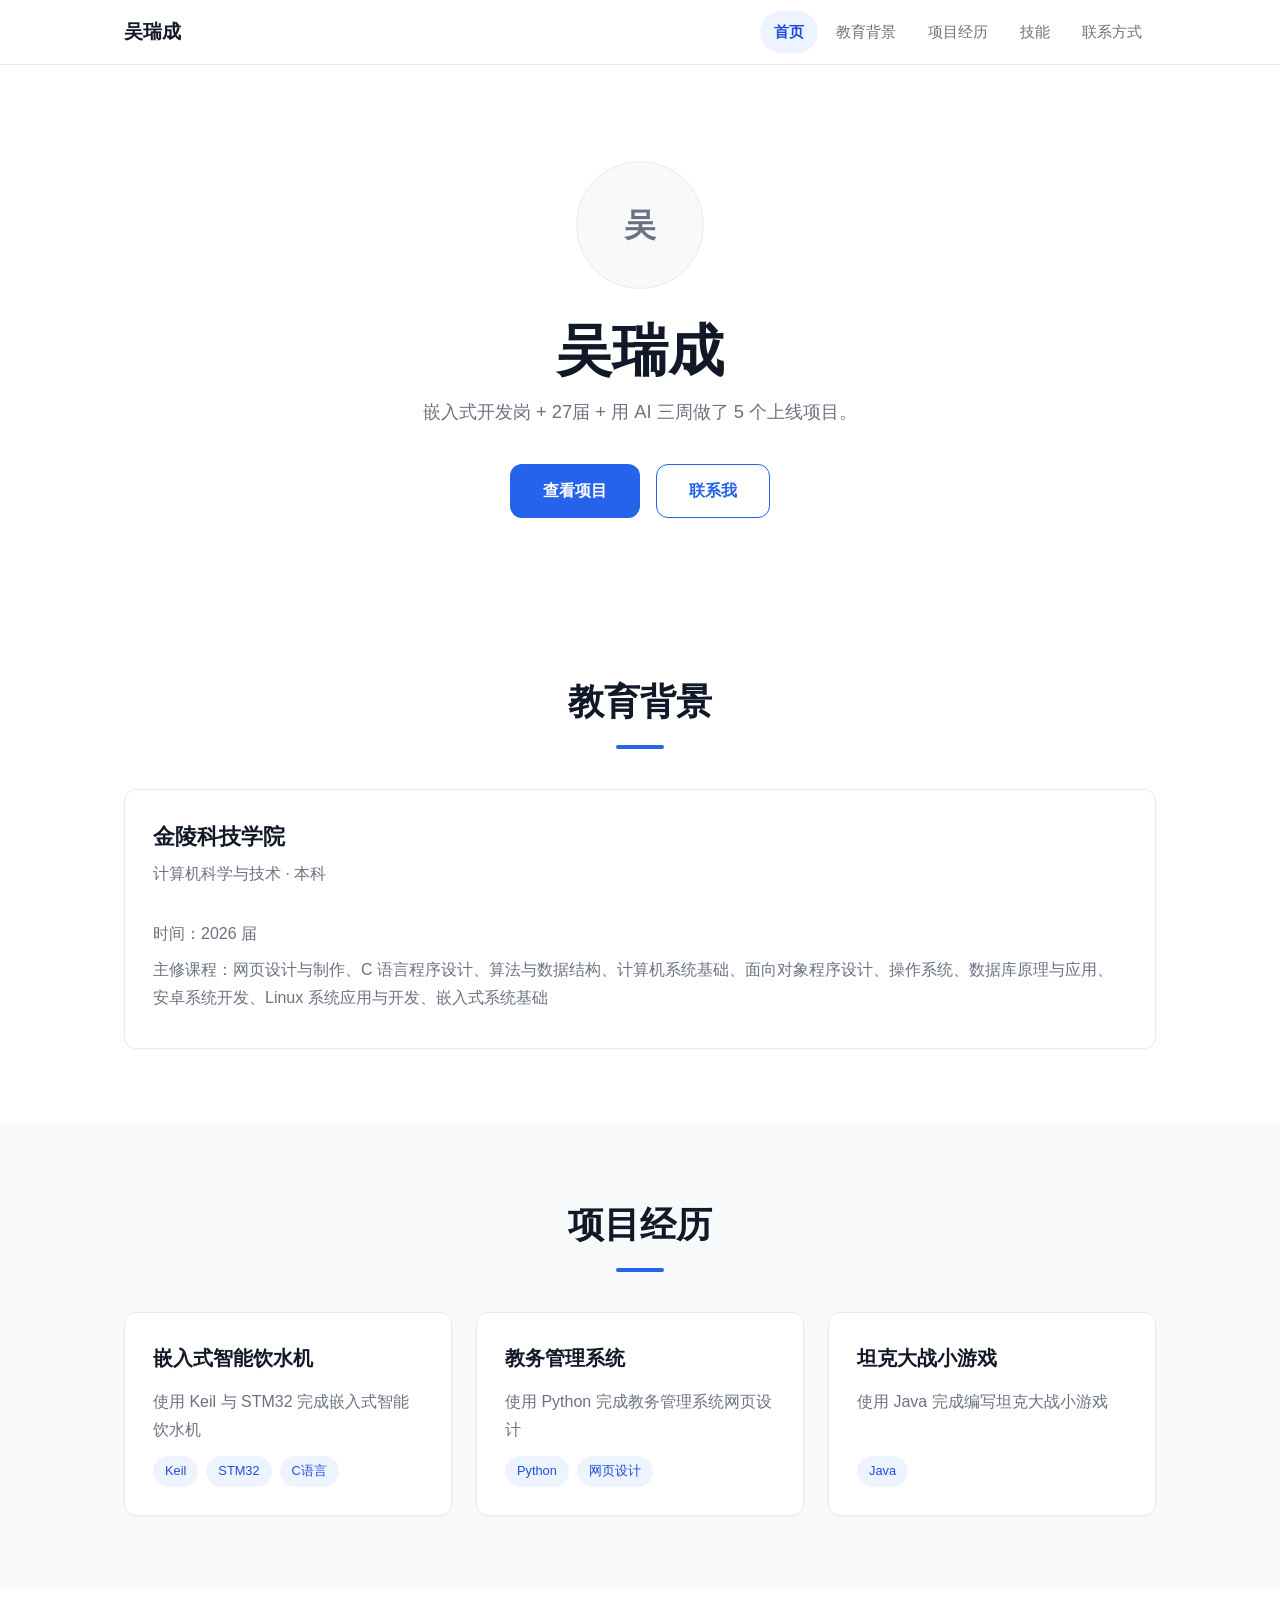
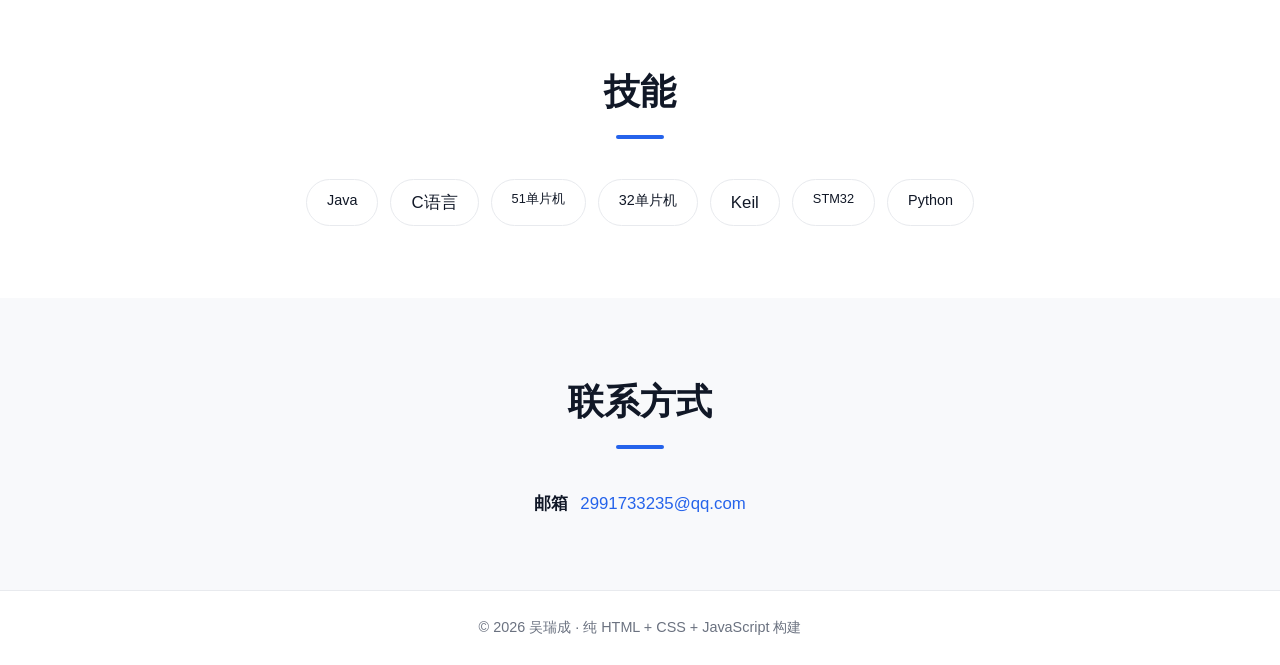
==== task3-homepage/index.html @ 4d4f1ab6 "迭代1: 风格" ====
<!DOCTYPE html>
<html lang="zh-CN">
<head>
  <meta charset="UTF-8">
  <meta name="viewport" content="width=device-width, initial-scale=1.0">
  <title>个人主页 · 吴瑞成</title>
  <link rel="stylesheet" href="style.css">
</head>
<body>

  <!-- ① 顶部导航 -->
  <header class="site-header">
    <nav class="nav container">
      <a href="#home" class="nav-logo">吴瑞成</a>
      <button class="nav-toggle" id="navToggle" type="button" aria-label="切换导航菜单">☰</button>
      <ul class="nav-menu" id="navMenu">
        <li><a href="#home" class="nav-link">首页</a></li>
        <li><a href="#education" class="nav-link">教育背景</a></li>
        <li><a href="#projects" class="nav-link">项目经历</a></li>
        <li><a href="#skills" class="nav-link">技能</a></li>
        <li><a href="#contact" class="nav-link">联系方式</a></li>
      </ul>
    </nav>
  </header>

  <!-- ② 首屏 -->
  <section id="home" class="hero">
    <div class="container hero-inner">
      <div class="avatar" aria-hidden="true">
        <span>吴</span>
      </div>
      <h1 class="hero-name">吴瑞成</h1>
      <p class="hero-tagline">嵌入式开发岗 + 27届 + 用 AI 三周做了 5 个上线项目。</p>
      <div class="hero-actions">
        <a href="#projects" class="btn btn-primary">查看项目</a>
        <a href="#contact" class="btn btn-outline">联系我</a>
      </div>
    </div>
  </section>

  <!-- ③ 教育背景 -->
  <section id="education" class="section">
    <div class="container">
      <h2 class="section-title">教育背景</h2>
      <div class="edu-card">
        <div>
          <h3 class="edu-school">金陵科技学院</h3>
          <p class="edu-major">计算机科学与技术 · 本科</p>
        </div>
        <div class="edu-meta">
          <p>时间：2026 届</p>
          <p>主修课程：网页设计与制作、C 语言程序设计、算法与数据结构、计算机系统基础、面向对象程序设计、操作系统、数据库原理与应用、安卓系统开发、Linux 系统应用与开发、嵌入式系统基础</p>
        </div>
      </div>
    </div>
  </section>

  <!-- ④ 项目经历 -->
  <section id="projects" class="section section-alt">
    <div class="container">
      <h2 class="section-title">项目经历</h2>
      <div class="project-grid">
        <article class="project-card">
          <h3 class="project-title">嵌入式智能饮水机</h3>
          <p class="project-desc">使用 Keil 与 STM32 完成嵌入式智能饮水机</p>
          <ul class="project-tags">
            <li class="tag">Keil</li>
            <li class="tag">STM32</li>
            <li class="tag">C语言</li>
          </ul>
        </article>
        <article class="project-card">
          <h3 class="project-title">教务管理系统</h3>
          <p class="project-desc">使用 Python 完成教务管理系统网页设计</p>
          <ul class="project-tags">
            <li class="tag">Python</li>
            <li class="tag">网页设计</li>
          </ul>
        </article>
        <article class="project-card">
          <h3 class="project-title">坦克大战小游戏</h3>
          <p class="project-desc">使用 Java 完成编写坦克大战小游戏</p>
          <ul class="project-tags">
            <li class="tag">Java</li>
          </ul>
        </article>
      </div>
    </div>
  </section>

  <!-- ⑤ 技能 -->
  <section id="skills" class="section">
    <div class="container">
      <h2 class="section-title">技能</h2>
      <div class="skill-cloud">
        <span class="skill-tag">Java</span>
        <span class="skill-tag">C语言</span>
        <span class="skill-tag">51单片机</span>
        <span class="skill-tag">32单片机</span>
        <span class="skill-tag">Keil</span>
        <span class="skill-tag">STM32</span>
        <span class="skill-tag">Python</span>
      </div>
    </div>
  </section>

  <!-- ⑥ 联系方式 -->
  <section id="contact" class="section section-alt">
    <div class="container">
      <h2 class="section-title">联系方式</h2>
      <ul class="contact-list">
        <li><span class="contact-label">邮箱</span><a href="mailto:2991733235@qq.com">2991733235@qq.com</a></li>
      </ul>
    </div>
  </section>

  <!-- 页脚 -->
  <footer class="site-footer">
    <div class="container">
      <p>© <span id="year">2026</span> 吴瑞成 · 纯 HTML + CSS + JavaScript 构建</p>
    </div>
  </footer>

  <script src="script.js"></script>
</body>
</html>
---- task3-homepage/style.css ----
/* ============ 变量与基础（极简浅色：一种主色 + 黑白灰） ============ */
:root {
  --color-primary: #2563eb;
  --color-primary-dark: #1d4ed8;
  --color-primary-light: #eef4ff;
  --color-text: #111827;
  --color-text-light: #6b7280;
  --color-bg: #ffffff;
  --color-bg-alt: #f8f9fb;
  --color-border: #e8eaee;
  --radius: 12px;
  --shadow-sm: 0 1px 2px rgba(0, 0, 0, 0.03);
  --shadow-md: 0 2px 8px rgba(0, 0, 0, 0.05);
  --header-height: 64px;
}

* {
  margin: 0;
  padding: 0;
  box-sizing: border-box;
}

html {
  scroll-behavior: smooth;
  scroll-padding-top: calc(var(--header-height) + 16px);
}

body {
  font-family: -apple-system, BlinkMacSystemFont, "Segoe UI", "PingFang SC",
    "Hiragino Sans GB", "Microsoft YaHei", sans-serif;
  color: var(--color-text);
  background: var(--color-bg);
  line-height: 1.75;
}

a {
  color: var(--color-primary);
  text-decoration: none;
}

ul {
  list-style: none;
}

.container {
  max-width: 1080px;
  margin: 0 auto;
  padding: 0 24px;
}

/* ============ ① 顶部导航 ============ */
.site-header {
  position: sticky;
  top: 0;
  z-index: 100;
  background: var(--color-bg);
  border-bottom: 1px solid var(--color-border);
}

.nav {
  height: var(--header-height);
  display: flex;
  align-items: center;
  justify-content: space-between;
}

.nav-logo {
  font-size: 1.2rem;
  font-weight: 700;
  color: var(--color-text);
}

.nav-toggle {
  display: none;
  background: none;
  border: none;
  font-size: 1.4rem;
  line-height: 1;
  color: var(--color-text);
  cursor: pointer;
}

.nav-menu {
  display: flex;
  gap: 4px;
}

.nav-link {
  display: block;
  padding: 8px 14px;
  border-radius: 999px;
  color: var(--color-text-light);
  font-size: 0.95rem;
  transition: color 0.2s, background-color 0.2s;
}

.nav-link:hover {
  color: var(--color-primary);
  background: var(--color-bg-alt);
}

.nav-link.active {
  color: var(--color-primary-dark);
  background: var(--color-primary-light);
  font-weight: 600;
}

/* ============ ② 首屏 ============ */
.hero {
  padding: 96px 0 80px;
}

.hero-inner {
  display: flex;
  flex-direction: column;
  align-items: center;
  text-align: center;
}

.avatar {
  width: 128px;
  height: 128px;
  border-radius: 50%;
  background: var(--color-bg-alt);
  border: 1px solid var(--color-border);
  color: var(--color-text-light);
  display: flex;
  align-items: center;
  justify-content: center;
  font-size: 2rem;
  font-weight: 600;
  margin-bottom: 28px;
}

.hero-name {
  font-size: 3.5rem;
  font-weight: 800;
  line-height: 1.2;
  margin-bottom: 12px;
}

.hero-tagline {
  font-size: 1.15rem;
  color: var(--color-text-light);
  max-width: 560px;
  margin-bottom: 36px;
}

.hero-actions {
  display: flex;
  flex-wrap: wrap;
  justify-content: center;
  gap: 16px;
}

.btn {
  display: inline-block;
  padding: 12px 32px;
  border-radius: var(--radius);
  font-size: 1rem;
  font-weight: 600;
  border: 1px solid transparent;
  transition: background-color 0.2s, color 0.2s;
}

.btn-primary {
  background: var(--color-primary);
  color: #ffffff;
}

.btn-primary:hover {
  background: var(--color-primary-dark);
}

.btn-outline {
  border-color: var(--color-primary);
  color: var(--color-primary);
}

.btn-outline:hover {
  background: var(--color-primary);
  color: #ffffff;
}

/* ============ 通用区块 ============ */
.section {
  padding: 72px 0;
}

.section-alt {
  background: var(--color-bg-alt);
}

.section-title {
  font-size: 2.25rem;
  font-weight: 800;
  text-align: center;
  margin-bottom: 40px;
}

.section-title::after {
  content: "";
  display: block;
  width: 48px;
  height: 4px;
  border-radius: 2px;
  background: var(--color-primary);
  margin: 12px auto 0;
}

/* ============ ③ 教育背景 ============ */
.edu-card {
  display: flex;
  justify-content: space-between;
  gap: 32px;
  flex-wrap: wrap;
  background: var(--color-bg);
  border: 1px solid var(--color-border);
  border-radius: var(--radius);
  padding: 28px;
  box-shadow: var(--shadow-sm);
}

.edu-school {
  font-size: 1.35rem;
  font-weight: 700;
  margin-bottom: 4px;
}

.edu-major {
  color: var(--color-text-light);
}

.edu-meta p {
  color: var(--color-text-light);
  margin-bottom: 8px;
}

/* ============ ④ 项目经历 ============ */
.project-grid {
  display: flex;
  flex-wrap: wrap;
  justify-content: center;
  gap: 24px;
}

.project-card {
  flex: 1 1 280px;
  max-width: 340px;
  background: var(--color-bg);
  border: 1px solid var(--color-border);
  border-radius: var(--radius);
  padding: 28px;
  display: flex;
  flex-direction: column;
  gap: 12px;
  box-shadow: var(--shadow-sm);
  transition: transform 0.2s, box-shadow 0.2s;
}

.project-card:hover {
  transform: translateY(-3px);
  box-shadow: var(--shadow-md);
}

.project-title {
  font-size: 1.25rem;
  font-weight: 700;
}

.project-desc {
  color: var(--color-text-light);
  flex: 1;
}

.project-tags {
  display: flex;
  flex-wrap: wrap;
  gap: 8px;
}

.tag {
  font-size: 0.8rem;
  padding: 4px 12px;
  border-radius: 999px;
  background: var(--color-primary-light);
  color: var(--color-primary-dark);
}

/* ============ ⑤ 技能 ============ */
.skill-cloud {
  display: flex;
  flex-wrap: wrap;
  justify-content: center;
  gap: 12px;
}

.skill-tag {
  padding: 8px 20px;
  border: 1px solid var(--color-border);
  border-radius: 999px;
  background: var(--color-bg);
  transition: transform 0.2s, border-color 0.2s, color 0.2s;
}

.skill-tag:hover {
  border-color: var(--color-primary);
  color: var(--color-primary);
  transform: translateY(-2px);
}

.skill-tag:nth-child(3n + 1) { font-size: 0.9rem; }
.skill-tag:nth-child(3n + 2) { font-size: 1.05rem; }
.skill-tag:nth-child(3n) { font-size: 0.8rem; }

/* ============ ⑥ 联系方式 ============ */
.contact-list {
  max-width: 480px;
  margin: 0 auto;
  display: flex;
  flex-direction: column;
  gap: 14px;
  font-size: 1.05rem;
}

.contact-list li {
  display: flex;
  justify-content: center;
  gap: 12px;
  flex-wrap: wrap;
}

.contact-label {
  font-weight: 600;
}

/* ============ 页脚 ============ */
.site-footer {
  border-top: 1px solid var(--color-border);
  padding: 24px 0;
  text-align: center;
  color: var(--color-text-light);
  font-size: 0.9rem;
}

/* ============ 响应式 ============ */
@media (max-width: 768px) {
  .nav-toggle {
    display: block;
  }

  .nav-menu {
    display: none;
    position: absolute;
    top: var(--header-height);
    left: 0;
    right: 0;
    flex-direction: column;
    gap: 0;
    background: var(--color-bg);
    border-bottom: 1px solid var(--color-border);
    padding: 8px 16px 16px;
  }

  .nav-menu.open {
    display: flex;
  }

  .nav-link {
    border-radius: var(--radius);
  }

  .hero {
    padding: 64px 0 56px;
  }

  .hero-name {
    font-size: 2.25rem;
  }

  .project-card {
    max-width: none;
  }
}
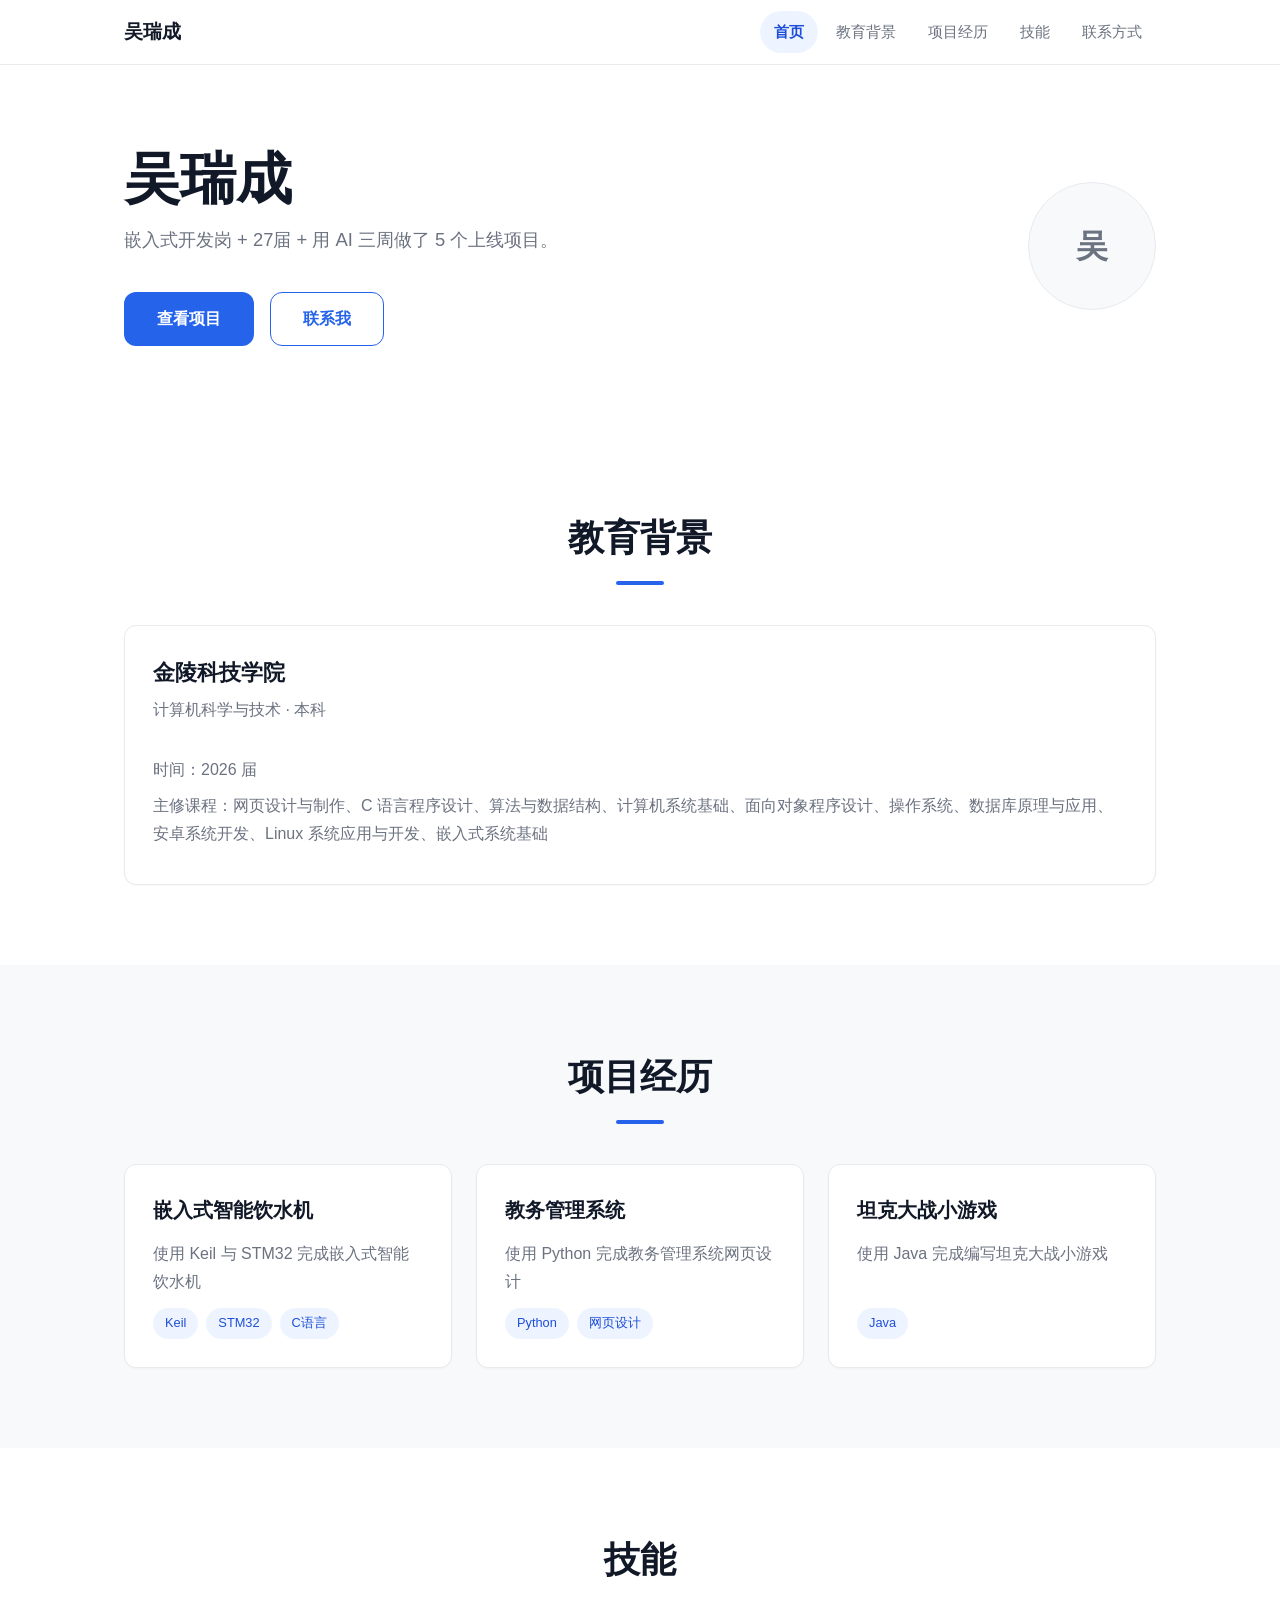
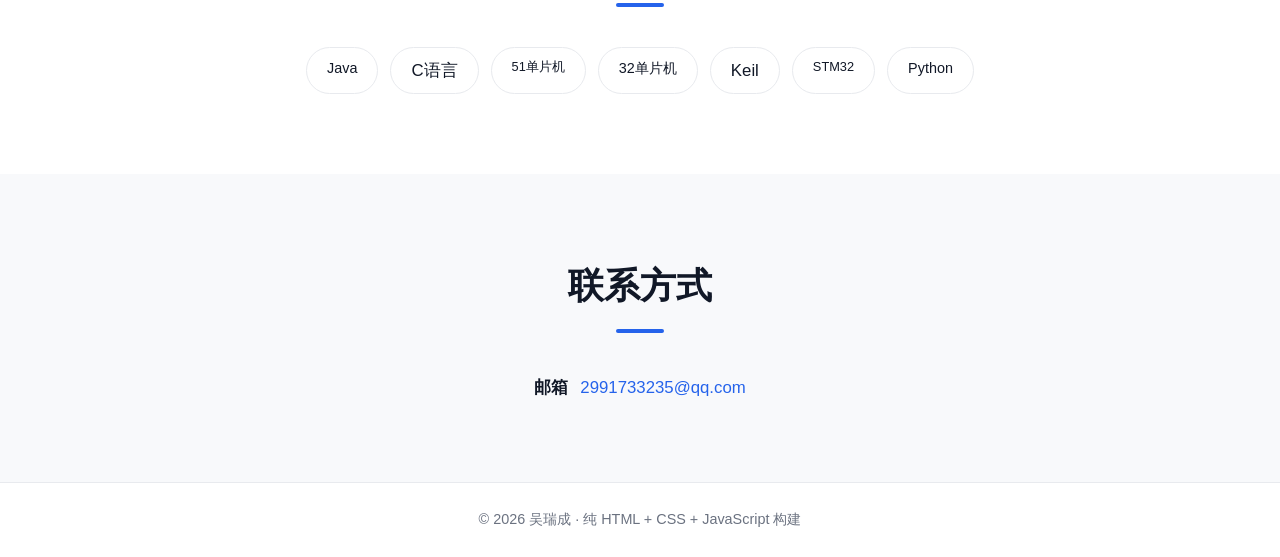
==== commit a01f3a0b: "迭代2: 布局" ====
--- a/task3-homepage/index.html
+++ b/task3-homepage/index.html
@@ -26,14 +26,16 @@
   <!-- ② 首屏 -->
   <section id="home" class="hero">
     <div class="container hero-inner">
+      <div class="hero-text">
+        <h1 class="hero-name">吴瑞成</h1>
+        <p class="hero-tagline">嵌入式开发岗 + 27届 + 用 AI 三周做了 5 个上线项目。</p>
+        <div class="hero-actions">
+          <a href="#projects" class="btn btn-primary">查看项目</a>
+          <a href="#contact" class="btn btn-outline">联系我</a>
+        </div>
+      </div>
       <div class="avatar" aria-hidden="true">
         <span>吴</span>
-      </div>
-      <h1 class="hero-name">吴瑞成</h1>
-      <p class="hero-tagline">嵌入式开发岗 + 27届 + 用 AI 三周做了 5 个上线项目。</p>
-      <div class="hero-actions">
-        <a href="#projects" class="btn btn-primary">查看项目</a>
-        <a href="#contact" class="btn btn-outline">联系我</a>
       </div>
     </div>
   </section>
--- a/task3-homepage/style.css
+++ b/task3-homepage/style.css
@@ -107,14 +107,21 @@
 
 /* ============ ② 首屏 ============ */
 .hero {
-  padding: 96px 0 80px;
+  padding: 80px 0;
 }
 
 .hero-inner {
   display: flex;
+  align-items: center;
+  justify-content: space-between;
+  gap: 48px;
+}
+
+.hero-text {
+  display: flex;
   flex-direction: column;
-  align-items: center;
-  text-align: center;
+  align-items: flex-start;
+  flex: 1;
 }
 
 .avatar {
@@ -129,7 +136,7 @@
   justify-content: center;
   font-size: 2rem;
   font-weight: 600;
-  margin-bottom: 28px;
+  flex-shrink: 0;
 }
 
 .hero-name {
@@ -149,7 +156,7 @@
 .hero-actions {
   display: flex;
   flex-wrap: wrap;
-  justify-content: center;
+  justify-content: flex-start;
   gap: 16px;
 }
 
@@ -184,7 +191,7 @@
 
 /* ============ 通用区块 ============ */
 .section {
-  padding: 72px 0;
+  padding: 80px 0;
 }
 
 .section-alt {
@@ -245,8 +252,8 @@
 }
 
 .project-card {
-  flex: 1 1 280px;
-  max-width: 340px;
+  flex: 1 1 0;
+  min-width: 0;
   background: var(--color-bg);
   border: 1px solid var(--color-border);
   border-radius: var(--radius);
@@ -370,15 +377,30 @@
     border-radius: var(--radius);
   }
 
-  .hero {
-    padding: 64px 0 56px;
+  .hero-inner {
+    flex-direction: column-reverse;
+    align-items: center;
+    gap: 24px;
+    text-align: center;
+  }
+
+  .hero-text {
+    align-items: center;
+  }
+
+  .avatar {
+    margin-bottom: 24px;
+  }
+
+  .hero-actions {
+    justify-content: center;
   }
 
   .hero-name {
-    font-size: 2.25rem;
+    font-size: 2.5rem;
   }
 
   .project-card {
-    max-width: none;
-  }
-}
+    flex: 1 1 100%;
+  }
+}
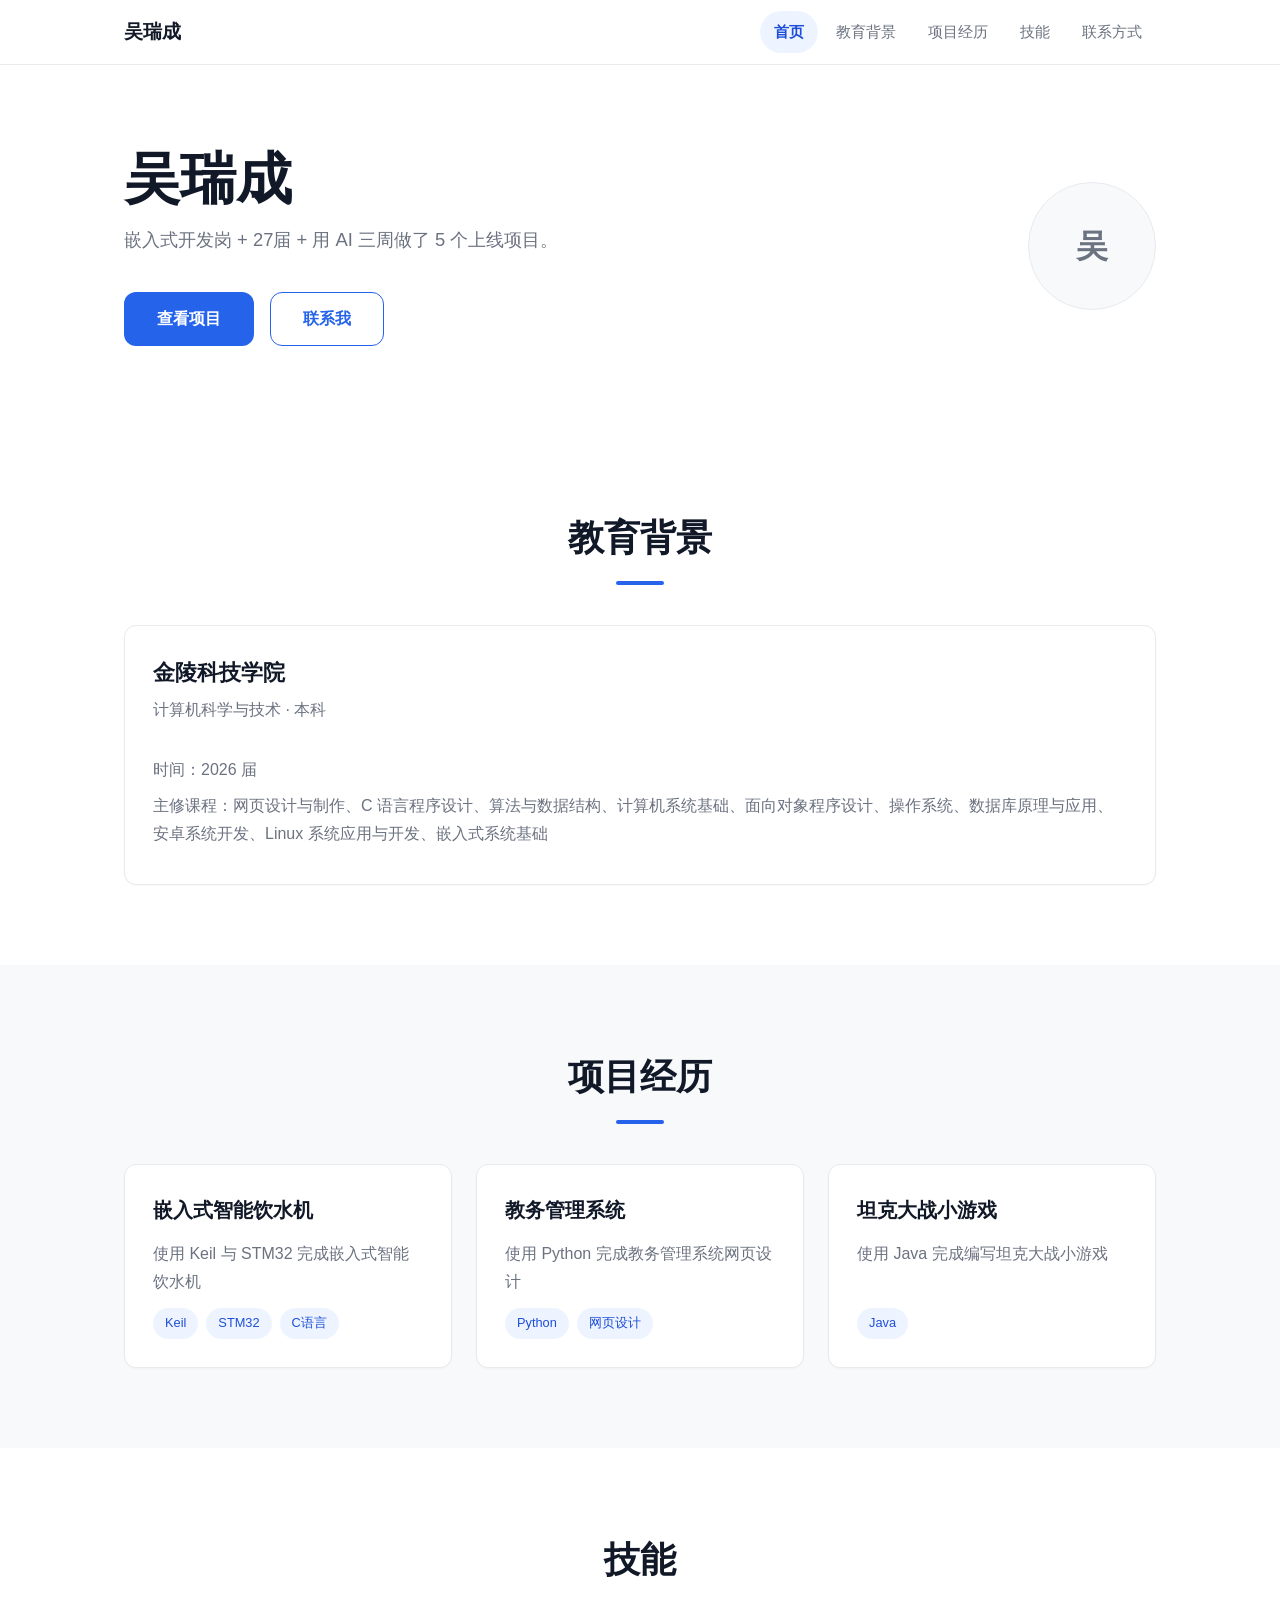
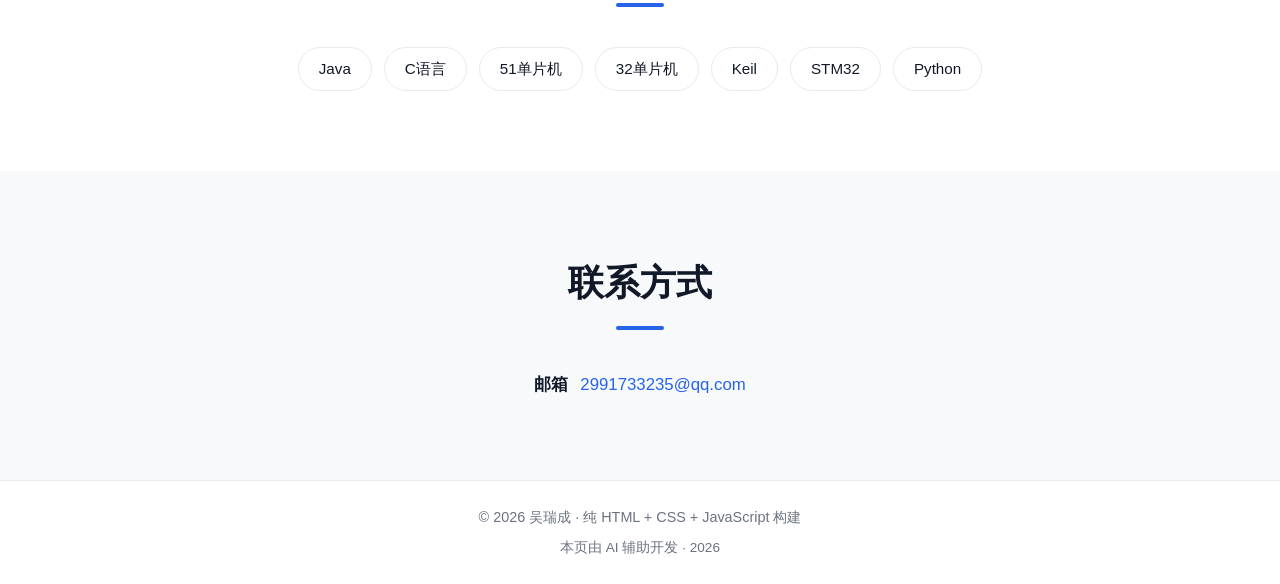
==== commit e531cba8: "迭代3:细节" ====
--- a/task3-homepage/index.html
+++ b/task3-homepage/index.html
@@ -120,6 +120,7 @@
   <footer class="site-footer">
     <div class="container">
       <p>© <span id="year">2026</span> 吴瑞成 · 纯 HTML + CSS + JavaScript 构建</p>
+      <p class="footer-note">本页由 AI 辅助开发 · 2026</p>
     </div>
   </footer>
 
--- a/task3-homepage/style.css
+++ b/task3-homepage/style.css
@@ -226,6 +226,12 @@
   border-radius: var(--radius);
   padding: 28px;
   box-shadow: var(--shadow-sm);
+  transition: transform 0.2s, box-shadow 0.2s;
+}
+
+.edu-card:hover {
+  transform: translateY(-3px);
+  box-shadow: var(--shadow-md);
 }
 
 .edu-school {
@@ -303,6 +309,7 @@
 }
 
 .skill-tag {
+  font-size: 0.95rem;
   padding: 8px 20px;
   border: 1px solid var(--color-border);
   border-radius: 999px;
@@ -316,10 +323,6 @@
   transform: translateY(-2px);
 }
 
-.skill-tag:nth-child(3n + 1) { font-size: 0.9rem; }
-.skill-tag:nth-child(3n + 2) { font-size: 1.05rem; }
-.skill-tag:nth-child(3n) { font-size: 0.8rem; }
-
 /* ============ ⑥ 联系方式 ============ */
 .contact-list {
   max-width: 480px;
@@ -348,6 +351,11 @@
   text-align: center;
   color: var(--color-text-light);
   font-size: 0.9rem;
+}
+
+.footer-note {
+  margin-top: 6px;
+  font-size: 0.85rem;
 }
 
 /* ============ 响应式 ============ */
